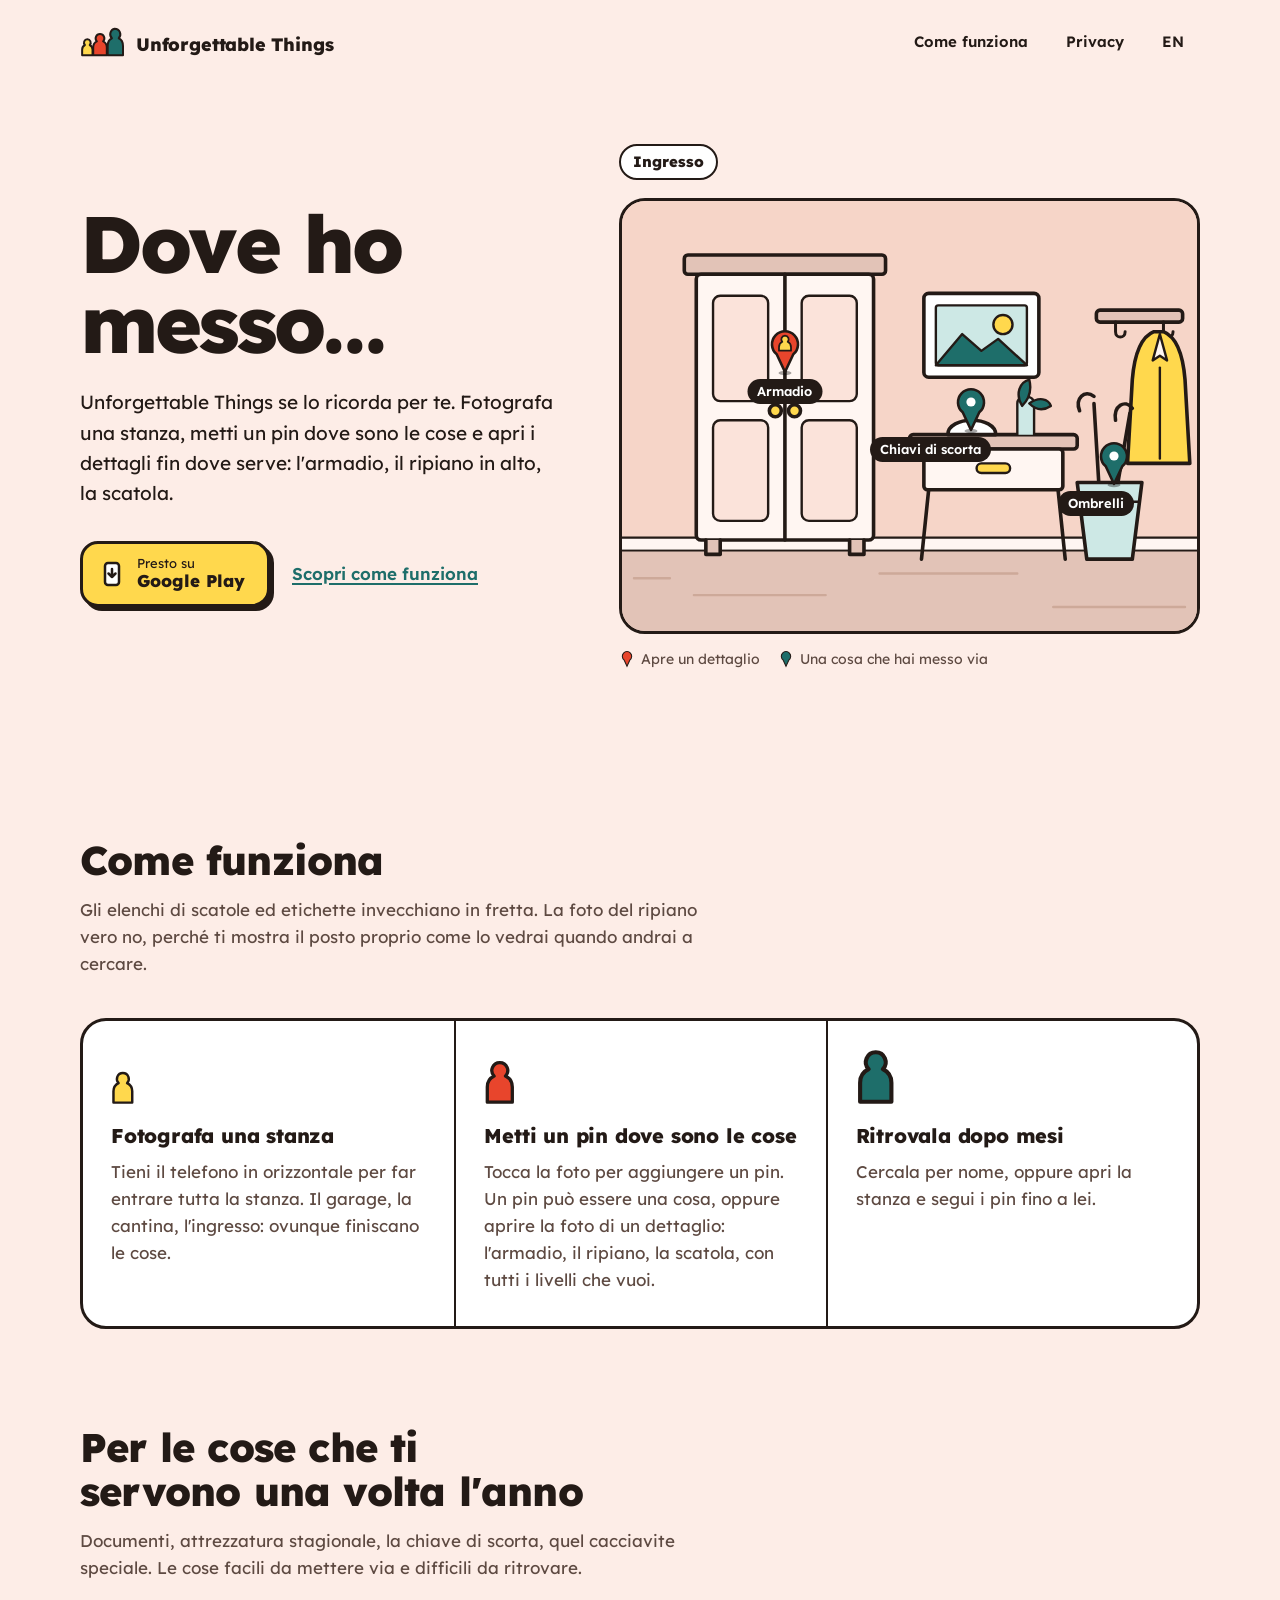
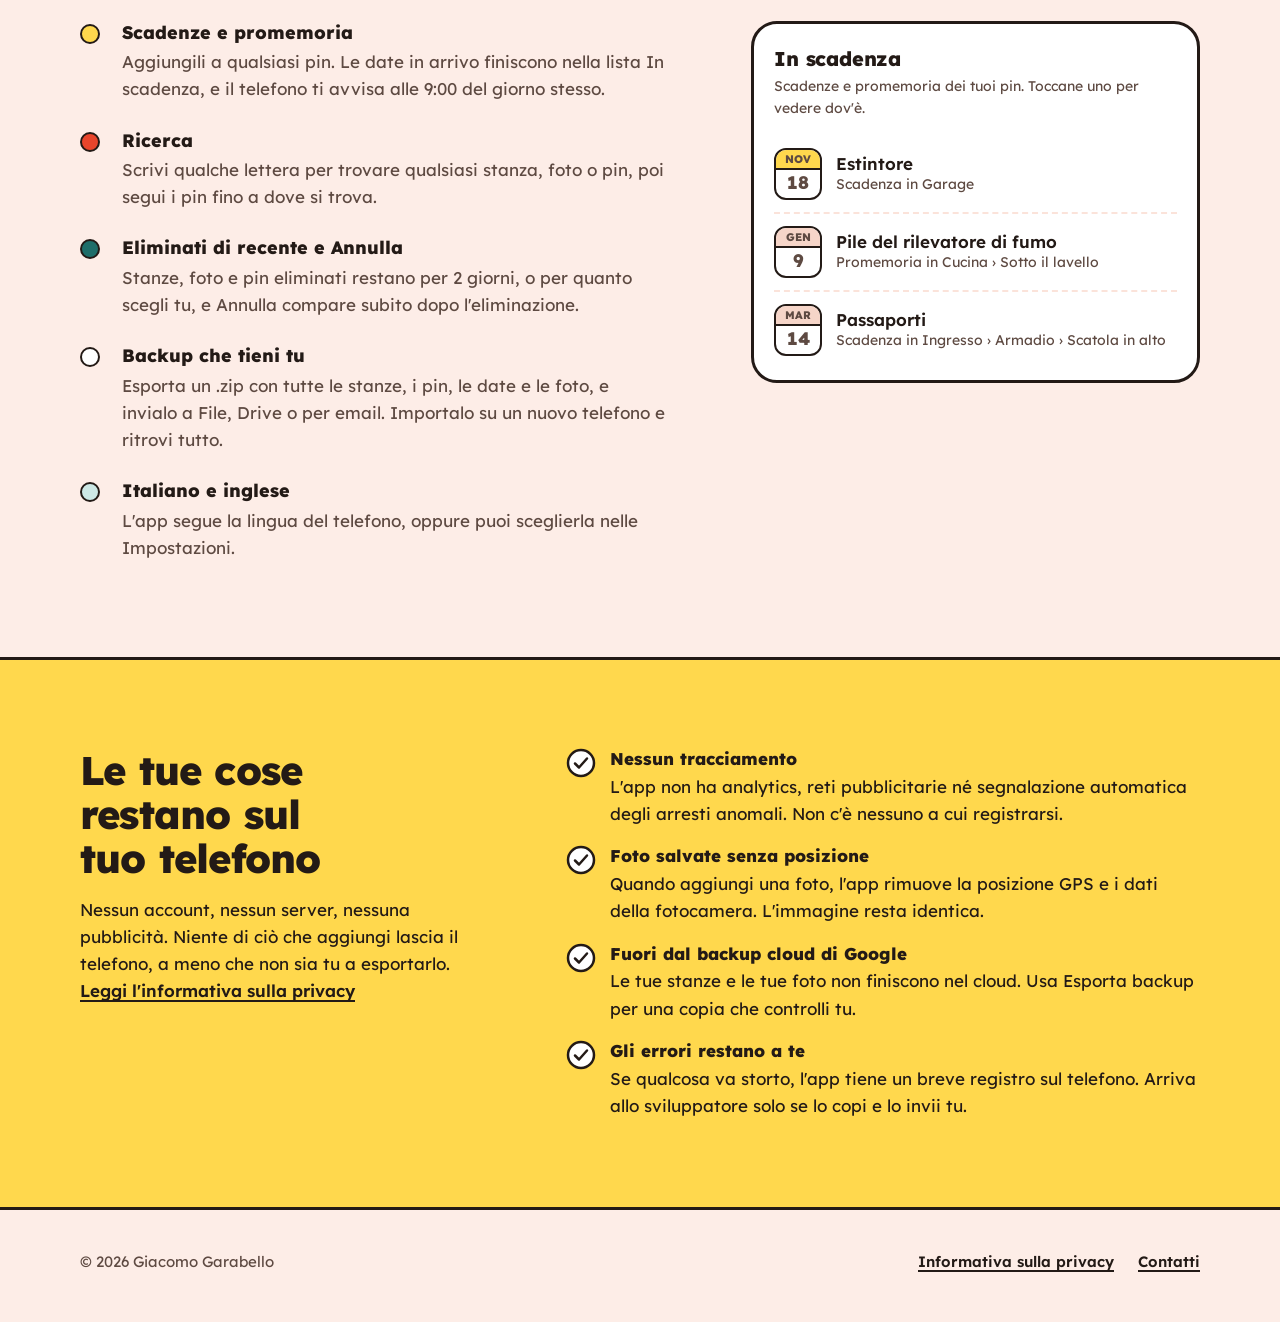
==== it/index.html @ e06cf619 "Add Italian version of the site /it/ homepage and privacy policy, a language link in the header, hre" ====
<!doctype html>
<html lang="it">
<head>
  <meta charset="utf-8">
  <meta name="viewport" content="width=device-width, initial-scale=1">
  <title>Unforgettable Things – ricorda dove hai messo le cose</title>
  <meta name="description" content="Metti i pin sulle foto delle tue stanze, con dettagli annidati quanto vuoi: armadio, ripiano, scatola. Scadenze e promemoria, backup .zip, nessun account e nessun tracciamento. Per Android.">
  <meta name="theme-color" content="#FDEDE7" media="(prefers-color-scheme: light)">
  <meta name="theme-color" content="#1E1714" media="(prefers-color-scheme: dark)">
  <link rel="alternate" hreflang="en" href="https://unforgettablethings.app/">
  <link rel="alternate" hreflang="it" href="https://unforgettablethings.app/it/">
  <link rel="alternate" hreflang="x-default" href="https://unforgettablethings.app/">
  <meta property="og:type" content="website">
  <meta property="og:locale" content="it_IT">
  <meta property="og:title" content="Unforgettable Things">
  <meta property="og:description" content="Ricorda dove hai messo le cose: mettile con un pin sulle foto delle tue stanze, con dettagli annidati quanto vuoi.">
  <meta property="og:image" content="https://unforgettablethings.app/assets/img/og.png">
  <meta property="og:image:width" content="1200">
  <meta property="og:image:height" content="630">
  <meta name="twitter:card" content="summary_large_image">
  <link rel="icon" href="../assets/img/favicon.svg" type="image/svg+xml">
  <link rel="icon" href="../assets/img/favicon-32.png" sizes="32x32" type="image/png">
  <link rel="apple-touch-icon" href="../assets/img/apple-touch-icon.png">
  <link rel="preload" href="../assets/fonts/lexend-extrabold.woff" as="font" type="font/woff" crossorigin>
  <link rel="stylesheet" href="../assets/css/site.css">
  <script src="../assets/js/demo.js" defer></script>
</head>
<body>
  <a class="skip" href="#main">Vai al contenuto</a>

  <header class="site-header">
    <div class="wrap">
      <a class="brand" href="./" aria-label="Unforgettable Things, home">
        <svg viewBox="0 0 66 44" aria-hidden="true"><g stroke="#231A16" stroke-width="3" stroke-linejoin="round"><path d="M11 18a5 5 0 0 1 3.6 8.5c2.6 1.3 4.2 4 4.2 7V42H3.2v-8.5c0-3 1.6-5.7 4.2-7A5 5 0 0 1 11 18z" fill="#FFD84D"/><path d="M30 10a6.5 6.5 0 0 1 4.7 11c3.4 1.6 5.5 5.1 5.5 9V42H19.8V30c0-3.9 2.1-7.4 5.5-9A6.5 6.5 0 0 1 30 10z" fill="#E8452C"/><path d="M52 2a8.5 8.5 0 0 1 6.1 14.4c4.4 2.1 6.4 6.6 6.4 11.6v14H41.5V28c0-5 2-9.5 6.4-11.6A8.5 8.5 0 0 1 52 2z" fill="#1E6E6A"/></g></svg>
        <span>Unforgettable Things</span>
      </a>
      <nav class="site-nav" aria-label="Principale">
        <a class="opt" href="#how">Come funziona</a>
        <a href="privacy.html">Privacy</a>
        <a href="../" hreflang="en" lang="en" aria-label="English version">EN</a>
      </nav>
    </div>
  </header>

  <main id="main">
    <section class="hero" aria-labelledby="hero-title">
      <div class="wrap">
        <div>
          <h1 id="hero-title">Dove ho messo<span class="ellipsis">…</span></h1>
          <p class="lede">Unforgettable Things se lo ricorda per te. Fotografa una stanza, metti un pin dove sono le cose e apri i dettagli fin dove serve: l'armadio, il ripiano in alto, la scatola.</p>
          <div class="actions">
            <!-- Quando l'app sarà su Google Play, sostituisci questo <span> con:
                 <a class="store" href="https://play.google.com/store/apps/details?id=com.unforgettablethings.unforgettable_things"> … </a>
                 e cambia "Presto su" in "Disponibile su". -->
            <span class="store">
              <svg viewBox="0 0 26 26" aria-hidden="true"><rect x="6" y="2" width="14" height="22" rx="3" fill="#fff" stroke="#231A16" stroke-width="2.5"/><path d="M13 8v8m-3.5-3.5L13 16l3.5-3.5" fill="none" stroke="#231A16" stroke-width="2.5" stroke-linecap="round" stroke-linejoin="round"/></svg>
              <span><small>Presto su</small><strong>Google Play</strong></span>
            </span>
            <a class="text-link" href="#how">Scopri come funziona</a>
          </div>
        </div>

        <div class="demo" id="demo" aria-label="Prova: un ingresso di esempio con i pin">
          <div class="demo-bar">
            <button class="back" type="button" hidden aria-label="Indietro">
              <svg viewBox="0 0 20 20" aria-hidden="true"><path d="M12.5 4 6.5 10l6 6" fill="none" stroke="currentColor" stroke-width="2.5" stroke-linecap="round" stroke-linejoin="round"/></svg>
            </button>
            <ol class="crumbs" aria-label="Sei qui"></ol>
          </div>
          <div class="frame">
            <div class="photo">
              <div class="photo-clip">
                <div class="scene"><img src="../assets/img/scene-hallway.svg" alt="Un ingresso con un armadio, una consolle e un portaombrelli"></div>
              </div>
              <div class="pins"></div>
              <div class="sheet" hidden tabindex="-1" role="region" aria-label="Dettagli del pin">
                <div class="date-tile" hidden aria-hidden="true"><span class="m"></span><span class="d"></span></div>
                <div class="sheet-body"><h3></h3><p></p></div>
                <button class="close" type="button" aria-label="Chiudi">
                  <svg viewBox="0 0 14 14" aria-hidden="true"><path d="M2 2l10 10M12 2 2 12" stroke="currentColor" stroke-width="2.5" stroke-linecap="round"/></svg>
                </button>
              </div>
            </div>
          </div>
          <p class="demo-hint">
            <span><svg viewBox="0 0 44 50" aria-hidden="true"><path d="M22 45 13.7 27.3A13 13 0 1 1 30.3 27.3Z" fill="#E8452C" stroke="#231A16" stroke-width="3"/></svg>Apre un dettaglio</span>
            <span><svg viewBox="0 0 44 50" aria-hidden="true"><path d="M22 45 13.7 27.3A13 13 0 1 1 30.3 27.3Z" fill="#1E6E6A" stroke="#231A16" stroke-width="3"/></svg>Una cosa che hai messo via</span>
          </p>
          <p class="sr-status sr-only" aria-live="polite"></p>
        </div>
      </div>
    </section>

    <section class="section" id="how" aria-labelledby="how-title">
      <div class="wrap">
        <div class="section-head">
          <h2 id="how-title">Come funziona</h2>
          <p>Gli elenchi di scatole ed etichette invecchiano in fretta. La foto del ripiano vero no, perché ti mostra il posto proprio come lo vedrai quando andrai a cercare.</p>
        </div>
        <ol class="steps">
          <li>
            <div class="doll"><svg viewBox="0 0 24 34" aria-hidden="true"><path d="M12 2a6 6 0 0 1 4.3 10.2c3.2 1.5 5.2 4.7 5.2 8.3V32H2.5V20.5c0-3.6 2-6.8 5.2-8.3A6 6 0 0 1 12 2z" fill="#FFD84D" stroke="#231A16" stroke-width="2.5" stroke-linejoin="round"/></svg></div>
            <h3>Fotografa una stanza</h3>
            <p>Tieni il telefono in orizzontale per far entrare tutta la stanza. Il garage, la cantina, l'ingresso: ovunque finiscano le cose.</p>
          </li>
          <li>
            <div class="doll"><svg viewBox="0 0 24 34" aria-hidden="true"><path d="M12 2a6 6 0 0 1 4.3 10.2c3.2 1.5 5.2 4.7 5.2 8.3V32H2.5V20.5c0-3.6 2-6.8 5.2-8.3A6 6 0 0 1 12 2z" fill="#E8452C" stroke="#231A16" stroke-width="2.5" stroke-linejoin="round"/></svg></div>
            <h3>Metti un pin dove sono le cose</h3>
            <p>Tocca la foto per aggiungere un pin. Un pin può essere una cosa, oppure aprire la foto di un dettaglio: l'armadio, il ripiano, la scatola, con tutti i livelli che vuoi.</p>
          </li>
          <li>
            <div class="doll"><svg viewBox="0 0 24 34" aria-hidden="true"><path d="M12 2a6 6 0 0 1 4.3 10.2c3.2 1.5 5.2 4.7 5.2 8.3V32H2.5V20.5c0-3.6 2-6.8 5.2-8.3A6 6 0 0 1 12 2z" fill="#1E6E6A" stroke="#231A16" stroke-width="2.5" stroke-linejoin="round"/></svg></div>
            <h3>Ritrovala dopo mesi</h3>
            <p>Cercala per nome, oppure apri la stanza e segui i pin fino a lei.</p>
          </li>
        </ol>
      </div>
    </section>

    <section class="section" id="features" aria-labelledby="features-title" style="padding-top:0">
      <div class="wrap">
        <div class="section-head">
          <h2 id="features-title">Per le cose che ti servono una volta l'anno</h2>
          <p>Documenti, attrezzatura stagionale, la chiave di scorta, quel cacciavite speciale. Le cose facili da mettere via e difficili da ritrovare.</p>
        </div>
        <div class="features">
          <dl class="feature-list">
            <div>
              <span class="dot" style="background:var(--butter)" aria-hidden="true"></span>
              <dt>Scadenze e promemoria</dt>
              <dd>Aggiungili a qualsiasi pin. Le date in arrivo finiscono nella lista In scadenza, e il telefono ti avvisa alle 9:00 del giorno stesso.</dd>
            </div>
            <div>
              <span class="dot" style="background:var(--tomato)" aria-hidden="true"></span>
              <dt>Ricerca</dt>
              <dd>Scrivi qualche lettera per trovare qualsiasi stanza, foto o pin, poi segui i pin fino a dove si trova.</dd>
            </div>
            <div>
              <span class="dot" style="background:var(--teal)" aria-hidden="true"></span>
              <dt>Eliminati di recente e Annulla</dt>
              <dd>Stanze, foto e pin eliminati restano per 2 giorni, o per quanto scegli tu, e Annulla compare subito dopo l'eliminazione.</dd>
            </div>
            <div>
              <span class="dot" style="background:#fff" aria-hidden="true"></span>
              <dt>Backup che tieni tu</dt>
              <dd>Esporta un .zip con tutte le stanze, i pin, le date e le foto, e invialo a File, Drive o per email. Importalo su un nuovo telefono e ritrovi tutto.</dd>
            </div>
            <div>
              <span class="dot" style="background:#CDE8E5" aria-hidden="true"></span>
              <dt>Italiano e inglese</dt>
              <dd>L'app segue la lingua del telefono, oppure puoi sceglierla nelle Impostazioni.</dd>
            </div>
          </dl>

          <aside class="due" aria-label="Esempio della lista In scadenza">
            <h3>In scadenza</h3>
            <p>Scadenze e promemoria dei tuoi pin. Toccane uno per vedere dov'è.</p>
            <ul>
              <li>
                <div class="date-tile soon" aria-hidden="true"><span class="m">NOV</span><span class="d">18</span></div>
                <div><strong>Estintore</strong><span>Scadenza in Garage</span></div>
              </li>
              <li>
                <div class="date-tile" aria-hidden="true"><span class="m">GEN</span><span class="d">9</span></div>
                <div><strong>Pile del rilevatore di fumo</strong><span>Promemoria in Cucina › Sotto il lavello</span></div>
              </li>
              <li>
                <div class="date-tile" aria-hidden="true"><span class="m">MAR</span><span class="d">14</span></div>
                <div><strong>Passaporti</strong><span>Scadenza in Ingresso › Armadio › Scatola in alto</span></div>
              </li>
            </ul>
          </aside>
        </div>
      </div>
    </section>

    <section class="band" id="privacy" aria-labelledby="privacy-title">
      <div class="wrap">
        <div>
          <h2 id="privacy-title">Le tue cose restano sul tuo telefono</h2>
          <p class="lead">Nessun account, nessun server, nessuna pubblicità. Niente di ciò che aggiungi lascia il telefono, a meno che non sia tu a esportarlo. <a href="privacy.html">Leggi l'informativa sulla privacy</a></p>
        </div>
        <ul class="promises">
          <li>
            <svg viewBox="0 0 30 30" aria-hidden="true"><circle cx="15" cy="15" r="13" fill="#fff" stroke="#231A16" stroke-width="2.5"/><path d="m9 15.5 4 4 8-9" fill="none" stroke="#231A16" stroke-width="2.5" stroke-linecap="round" stroke-linejoin="round"/></svg>
            <div><strong>Nessun tracciamento</strong><span>L'app non ha analytics, reti pubblicitarie né segnalazione automatica degli arresti anomali. Non c'è nessuno a cui registrarsi.</span></div>
          </li>
          <li>
            <svg viewBox="0 0 30 30" aria-hidden="true"><circle cx="15" cy="15" r="13" fill="#fff" stroke="#231A16" stroke-width="2.5"/><path d="m9 15.5 4 4 8-9" fill="none" stroke="#231A16" stroke-width="2.5" stroke-linecap="round" stroke-linejoin="round"/></svg>
            <div><strong>Foto salvate senza posizione</strong><span>Quando aggiungi una foto, l'app rimuove la posizione GPS e i dati della fotocamera. L'immagine resta identica.</span></div>
          </li>
          <li>
            <svg viewBox="0 0 30 30" aria-hidden="true"><circle cx="15" cy="15" r="13" fill="#fff" stroke="#231A16" stroke-width="2.5"/><path d="m9 15.5 4 4 8-9" fill="none" stroke="#231A16" stroke-width="2.5" stroke-linecap="round" stroke-linejoin="round"/></svg>
            <div><strong>Fuori dal backup cloud di Google</strong><span>Le tue stanze e le tue foto non finiscono nel cloud. Usa Esporta backup per una copia che controlli tu.</span></div>
          </li>
          <li>
            <svg viewBox="0 0 30 30" aria-hidden="true"><circle cx="15" cy="15" r="13" fill="#fff" stroke="#231A16" stroke-width="2.5"/><path d="m9 15.5 4 4 8-9" fill="none" stroke="#231A16" stroke-width="2.5" stroke-linecap="round" stroke-linejoin="round"/></svg>
            <div><strong>Gli errori restano a te</strong><span>Se qualcosa va storto, l'app tiene un breve registro sul telefono. Arriva allo sviluppatore solo se lo copi e lo invii tu.</span></div>
          </li>
        </ul>
      </div>
    </section>
  </main>

  <footer class="site-footer">
    <div class="wrap">
      <p>© 2026 Giacomo Garabello</p>
      <nav aria-label="Piè di pagina">
        <a href="privacy.html">Informativa sulla privacy</a>
        <a href="mailto:feedback@unforgettablethings.app">Contatti</a>
      </nav>
    </div>
  </footer>
</body>
</html>
---- assets/css/site.css ----
/* Unforgettable Things website.
   Colours and shapes follow the app's "Matryoshka" theme (lib/ui.dart):
   ink outlines, tomato / butter / teal fills, blush paper. */

@font-face {
  font-family: "Lexend";
  src: url("../fonts/lexend-regular.woff") format("woff");
  font-weight: 400;
  font-display: swap;
}
@font-face {
  font-family: "Lexend";
  src: url("../fonts/lexend-semibold.woff") format("woff");
  font-weight: 600;
  font-display: swap;
}
@font-face {
  font-family: "Lexend";
  src: url("../fonts/lexend-extrabold.woff") format("woff");
  font-weight: 800;
  font-display: swap;
}

:root {
  --ink: #231A16;
  --tomato: #E8452C;
  --butter: #FFD84D;
  --teal: #1E6E6A;
  --blush: #FDEDE7;

  --bg: var(--blush);
  --fg: var(--ink);
  --muted: #5E4A42;
  --line: var(--ink);
  --card: #FFFFFF;
  --card-soft: #FFF6F2;
  --chip: #FBE3DA;
  --link: var(--teal);
  --band: var(--butter);
  --band-fg: var(--ink);

  --stroke: 2px;
  --stroke-bold: 3px;
  --radius: 22px;
  --radius-lg: 26px;
  --gutter: clamp(16px, 4vw, 40px);
  --page: 1120px;

  color-scheme: light;
}

@media (prefers-color-scheme: dark) {
  :root:not([data-theme="light"]) {
    --bg: #1E1714;
    --fg: #F7EAE3;
    --muted: #CDB8AF;
    --line: #F7EAE3;
    --card: #2B211D;
    --card-soft: #261D19;
    --chip: #342924;
    --link: #6CC4BD;
    --band: #2B211D;
    --band-fg: #F7EAE3;
    color-scheme: dark;
  }
}
:root[data-theme="dark"] {
  --bg: #1E1714;
  --fg: #F7EAE3;
  --muted: #CDB8AF;
  --line: #F7EAE3;
  --card: #2B211D;
  --card-soft: #261D19;
  --chip: #342924;
  --link: #6CC4BD;
  --band: #2B211D;
  --band-fg: #F7EAE3;
  color-scheme: dark;
}

*, *::before, *::after { box-sizing: border-box; }

html { -webkit-text-size-adjust: 100%; }

body {
  margin: 0;
  background: var(--bg);
  color: var(--fg);
  font-family: "Lexend", system-ui, sans-serif;
  font-weight: 400;
  font-size: 1.0625rem;
  line-height: 1.6;
  overflow-x: hidden;
}

img, svg { display: block; max-width: 100%; }

a { color: var(--link); text-underline-offset: 0.18em; text-decoration-thickness: 2px; }
a:hover { text-decoration-thickness: 3px; }

:focus-visible {
  outline: 3px solid var(--tomato);
  outline-offset: 3px;
  border-radius: 8px;
}

h1, h2, h3 { margin: 0; font-weight: 800; line-height: 1.1; letter-spacing: -0.02em; text-wrap: balance; }
h2 { font-size: clamp(1.85rem, 3.6vw, 2.5rem); }
h3 { font-size: 1.25rem; letter-spacing: -0.01em; line-height: 1.25; }
p { margin: 0; }

.wrap {
  width: 100%;
  max-width: calc(var(--page) + 2 * var(--gutter));
  margin: 0 auto;
  padding: 0 var(--gutter);
}

.skip {
  position: absolute;
  left: 12px;
  top: -60px;
  background: var(--ink);
  color: #fff;
  padding: 8px 14px;
  border-radius: 99px;
  z-index: 10;
}
.skip:focus { top: 12px; }

/* ------------------------------------------------------------ header */

.site-header .wrap {
  display: flex;
  align-items: center;
  justify-content: space-between;
  gap: 16px;
  padding-top: 20px;
  padding-bottom: 20px;
}

.brand {
  display: inline-flex;
  align-items: flex-end;
  gap: 12px;
  color: var(--fg);
  text-decoration: none;
  font-weight: 800;
  font-size: 1.125rem;
  letter-spacing: -0.01em;
  line-height: 1;
}
.brand svg { width: 44px; height: 30px; flex: none; }
.brand span { padding-bottom: 3px; }

.site-nav { display: flex; gap: 6px; }
.site-nav a {
  color: var(--fg);
  text-decoration: none;
  font-weight: 600;
  font-size: 0.9375rem;
  padding: 8px 14px;
  border-radius: 99px;
  border: var(--stroke) solid transparent;
}
.site-nav a:hover { border-color: var(--line); }
.site-nav a[aria-current="page"] { border-color: var(--line); background: var(--card); }

@media (max-width: 560px) {
  .site-nav .opt { display: none; }
  .brand span { font-size: 1rem; }
}

/* ------------------------------------------------------------ hero */

.hero .wrap {
  display: grid;
  grid-template-columns: minmax(0, 0.9fr) minmax(0, 1.1fr);
  gap: clamp(32px, 5vw, 72px);
  align-items: center;
  padding-top: clamp(24px, 5vw, 56px);
  padding-bottom: clamp(40px, 6vw, 72px);
}

.hero h1 {
  font-size: clamp(2.75rem, 6.6vw, 5rem);
  line-height: 1;
  letter-spacing: -0.035em;
}
.hero h1 .ellipsis { letter-spacing: 0.02em; }

.hero .lede {
  margin-top: 24px;
  font-size: 1.1875rem;
  max-width: 30rem;
  color: var(--fg);
}

.hero .actions {
  margin-top: 32px;
  display: flex;
  flex-wrap: wrap;
  align-items: center;
  gap: 14px 22px;
}

.store {
  display: inline-flex;
  align-items: center;
  gap: 12px;
  padding: 12px 22px 12px 16px;
  border: var(--stroke-bold) solid var(--ink);
  border-radius: 18px;
  background: var(--butter);
  color: var(--ink);
  font-weight: 600;
  line-height: 1.2;
  text-decoration: none;
  box-shadow: 4px 4px 0 var(--line);
}
.store svg { width: 26px; height: 26px; flex: none; }
.store small { display: block; font-weight: 400; font-size: 0.8125rem; }
.store strong { display: block; font-weight: 800; font-size: 1.0625rem; }
a.store:hover { transform: translate(-1px, -1px); box-shadow: 5px 5px 0 var(--line); }
a.store:active { transform: translate(2px, 2px); box-shadow: 2px 2px 0 var(--line); }

.text-link { font-weight: 600; }

@media (max-width: 860px) {
  .hero .wrap { grid-template-columns: 1fr; }
  .hero .lede { max-width: 34rem; }
}

/* ------------------------------------------------------------ demo */

.demo { width: 100%; max-width: 600px; justify-self: end; }
@media (max-width: 860px) { .demo { justify-self: stretch; max-width: none; } }

.demo-bar {
  display: flex;
  align-items: center;
  gap: 10px;
  min-height: 44px;
  margin-bottom: 14px;
}

.back {
  flex: none;
  width: 40px;
  height: 40px;
  display: grid;
  place-items: center;
  border-radius: 99px;
  border: var(--stroke) solid var(--line);
  background: var(--card);
  color: var(--fg);
  cursor: pointer;
}
.back svg { width: 20px; height: 20px; }
.back[hidden] { display: none; }

.crumbs {
  display: flex;
  flex-wrap: wrap;
  align-items: center;
  gap: 4px 6px;
  margin: 0;
  padding: 0;
  list-style: none;
  font-size: 0.9375rem;
}
.crumbs li { display: flex; align-items: center; gap: 6px; }
.crumbs li + li::before {
  content: "";
  width: 7px;
  height: 7px;
  border-right: 2px solid var(--muted);
  border-top: 2px solid var(--muted);
  transform: rotate(45deg);
  margin-right: 4px;
}
.crumbs button {
  font: inherit;
  font-weight: 600;
  color: var(--fg);
  background: var(--chip);
  border: var(--stroke) solid var(--line);
  border-radius: 99px;
  padding: 4px 12px;
  cursor: pointer;
}
.crumbs [aria-current="location"] {
  font-weight: 800;
  background: var(--card);
  padding: 4px 12px;
  border: var(--stroke) solid var(--line);
  border-radius: 99px;
}

/* The nested frame: one coloured layer peeks out above the photo for
   each close-up you've opened, like the app's NestedFrame. */
.frame {
  --step: 12px;
  --inset: 10px;
  position: relative;
  padding-top: calc(var(--layers, 0) * var(--step));
  transition: padding-top 0.35s ease;
}
.layer {
  position: absolute;
  left: calc(var(--i) * var(--inset));
  right: calc(var(--i) * var(--inset));
  top: calc((var(--layers) - var(--i)) * var(--step));
  bottom: calc(var(--i) * var(--step));
  border: var(--stroke) solid var(--ink);
  border-radius: var(--radius-lg);
}
.photo {
  position: relative;
  aspect-ratio: 4 / 3;
  border: var(--stroke-bold) solid var(--line);
  border-radius: var(--radius-lg);
  background: #F6D5C8;
}
.photo-clip {
  position: absolute;
  inset: 0;
  border-radius: calc(var(--radius-lg) - var(--stroke-bold));
  overflow: hidden;
}
.scene { position: absolute; inset: 0; }
.scene img { width: 100%; height: 100%; object-fit: cover; }

/* Pins: teal with a white dot for things, tomato with a little doll for
   close-ups. The pin's tip sits on its x/y position. */
.pin {
  position: absolute;
  left: calc(var(--x) * 100%);
  top: calc(var(--y) * 100%);
  width: 44px;
  height: 50px;
  margin: -46px 0 0 -22px;
  padding: 0;
  border: 0;
  background: none;
  cursor: pointer;
  z-index: 2;
}
.pin svg { width: 44px; height: 50px; overflow: visible; }
.pin .label {
  position: absolute;
  top: 52px;
  left: 50%;
  transform: translateX(-50%);
  white-space: nowrap;
  background: var(--ink);
  color: #fff;
  font: 600 0.8125rem/1 "Lexend", system-ui, sans-serif;
  padding: 6px 10px;
  border-radius: 99px;
  pointer-events: none;
}
.pin[data-align="end"] .label { left: auto; right: 2px; transform: none; }
.pin[data-align="start"] .label { left: 2px; transform: none; }
.pin:hover svg, .pin:focus-visible svg { transform: translateY(-3px); }
.pin svg { transition: transform 0.15s ease; }
.pin:focus-visible { outline: none; }
.pin:focus-visible .label { outline: 3px solid var(--butter); outline-offset: 2px; }

/* Item sheet, slides up inside the photo. */
.sheet {
  position: absolute;
  left: 10px;
  right: 10px;
  bottom: 10px;
  z-index: 3;
  display: flex;
  gap: 14px;
  align-items: center;
  padding: 14px 14px 14px 16px;
  background: var(--card);
  color: var(--fg);
  border: var(--stroke) solid var(--line);
  border-radius: var(--radius);
}
.sheet[hidden] { display: none; }
.sheet .sheet-body { flex: 1; min-width: 0; }
.sheet h3 { font-size: 1.0625rem; }
.sheet p { font-size: 0.875rem; color: var(--muted); line-height: 1.4; margin-top: 2px; }
.sheet .close {
  flex: none;
  align-self: flex-start;
  width: 32px;
  height: 32px;
  display: grid;
  place-items: center;
  border-radius: 99px;
  border: var(--stroke) solid var(--line);
  background: var(--card-soft);
  color: var(--fg);
  cursor: pointer;
}
.sheet .close svg { width: 14px; height: 14px; }

/* Date tile, as on the app's Due soon list. */
.date-tile {
  flex: none;
  width: 48px;
  border: var(--stroke) solid var(--ink);
  border-radius: 12px;
  overflow: hidden;
  text-align: center;
  background: #fff;
  color: var(--ink);
}
.date-tile .m {
  display: block;
  background: #F6D5C8;
  border-bottom: var(--stroke) solid var(--ink);
  font-size: 0.6875rem;
  font-weight: 800;
  line-height: 1;
  padding: 4px 0 3px;
}
.date-tile .d { display: block; font-weight: 800; font-size: 1.125rem; line-height: 1; padding: 4px 0 6px; }
.date-tile.soon .m { background: var(--butter); }
.date-tile.overdue .m { background: var(--tomato); }

.demo-hint {
  margin-top: 14px;
  font-size: 0.875rem;
  color: var(--muted);
  display: flex;
  flex-wrap: wrap;
  gap: 6px 18px;
}
.demo-hint span { display: inline-flex; align-items: center; gap: 6px; }
.demo-hint svg { width: 16px; height: 18px; flex: none; }

/* ------------------------------------------------------------ steps */

.section { padding: clamp(56px, 8vw, 96px) 0; }
.section-head { max-width: 40rem; }
.section-head p { margin-top: 14px; color: var(--muted); }

.steps {
  list-style: none;
  margin: 40px 0 0;
  padding: 0;
  display: grid;
  grid-template-columns: repeat(3, minmax(0, 1fr));
  gap: 0;
  border: var(--stroke-bold) solid var(--line);
  border-radius: var(--radius-lg);
  background: var(--card);
  overflow: hidden;
}
.steps li {
  padding: 28px 28px 32px;
  display: flex;
  flex-direction: column;
  gap: 10px;
}
.steps li + li { border-left: var(--stroke) solid var(--line); }
.steps .doll { height: 56px; display: flex; align-items: flex-end; margin-bottom: 8px; }
.steps .doll svg { height: 100%; width: auto; }
.steps li:nth-child(1) .doll svg { height: 60%; }
.steps li:nth-child(2) .doll svg { height: 80%; }
.steps p { color: var(--muted); }

@media (max-width: 760px) {
  .steps { grid-template-columns: 1fr; }
  .steps li + li { border-left: 0; border-top: var(--stroke) solid var(--line); }
}

/* ------------------------------------------------------------ features */

.features {
  margin-top: 40px;
  display: grid;
  grid-template-columns: minmax(0, 1.15fr) minmax(0, 0.85fr);
  gap: clamp(32px, 5vw, 64px);
  align-items: start;
}
.feature-list { margin: 0; display: grid; gap: 26px; }
.feature-list div { display: grid; grid-template-columns: 28px 1fr; column-gap: 14px; }
.feature-list dt { grid-column: 2; font-weight: 800; font-size: 1.125rem; line-height: 1.3; }
.feature-list dd { grid-column: 2; margin: 4px 0 0; color: var(--muted); max-width: 34rem; }
.feature-list .dot {
  grid-row: 1;
  grid-column: 1;
  width: 20px;
  height: 20px;
  margin-top: 3px;
  border: var(--stroke) solid var(--ink);
  border-radius: 99px;
}

.due {
  border: var(--stroke-bold) solid var(--line);
  border-radius: var(--radius-lg);
  background: var(--card);
  padding: 22px 20px 12px;
}
.due h3 { font-size: 1.25rem; }
.due > p { font-size: 0.875rem; color: var(--muted); margin-top: 4px; }
.due ul { list-style: none; margin: 16px 0 0; padding: 0; }
.due li {
  display: flex;
  align-items: center;
  gap: 14px;
  padding: 12px 0;
}
.due li + li { border-top: var(--stroke) dashed var(--chip); }
.due li strong { display: block; font-weight: 600; line-height: 1.3; }
.due li span { display: block; font-size: 0.875rem; color: var(--muted); line-height: 1.35; }
.due .note { font-size: 0.8125rem; color: var(--muted); padding: 10px 0 6px; border-top: var(--stroke) solid var(--line); margin-top: 6px; }

@media (max-width: 860px) {
  .features { grid-template-columns: 1fr; }
  .due { max-width: 460px; }
}

/* ------------------------------------------------------------ privacy band */

.band {
  background: var(--band);
  color: var(--band-fg);
  border-top: var(--stroke-bold) solid var(--line);
  border-bottom: var(--stroke-bold) solid var(--line);
}
.band .wrap {
  display: grid;
  grid-template-columns: minmax(0, 0.8fr) minmax(0, 1.2fr);
  gap: clamp(28px, 5vw, 64px);
  padding-top: clamp(56px, 8vw, 88px);
  padding-bottom: clamp(56px, 8vw, 88px);
}
.band h2 { max-width: 12ch; }
.band .lead { margin-top: 16px; max-width: 26rem; }
.band .lead a { color: inherit; font-weight: 600; }
.promises { list-style: none; margin: 0; padding: 0; display: grid; gap: 18px; }
.promises li { display: grid; grid-template-columns: 30px 1fr; gap: 14px; align-items: start; }
.promises svg { width: 30px; height: 30px; }
.promises strong { display: block; font-weight: 800; font-size: 1.0625rem; line-height: 1.35; }
.promises span { display: block; margin-top: 2px; }

@media (max-width: 860px) { .band .wrap { grid-template-columns: 1fr; } }

/* ------------------------------------------------------------ footer */

.site-footer { padding: 40px 0 48px; font-size: 0.9375rem; }
.site-footer .wrap {
  display: flex;
  flex-wrap: wrap;
  justify-content: space-between;
  align-items: center;
  gap: 16px 32px;
}
.site-footer nav { display: flex; flex-wrap: wrap; gap: 8px 24px; }
.site-footer a { color: var(--fg); font-weight: 600; }
.site-footer p { color: var(--muted); }

/* ------------------------------------------------------------ prose pages */

.prose { padding: clamp(24px, 5vw, 56px) 0 clamp(56px, 8vw, 96px); }
.prose .wrap { max-width: calc(44rem + 2 * var(--gutter)); }
.prose h1 { font-size: clamp(2.4rem, 6vw, 3.5rem); letter-spacing: -0.03em; }
.prose .meta { margin-top: 12px; color: var(--muted); }
.prose .summary {
  margin-top: 32px;
  padding: 22px 24px;
  background: var(--card);
  border: var(--stroke-bold) solid var(--line);
  border-radius: var(--radius);
}
.prose .summary p + p { margin-top: 10px; }
.prose h2 { font-size: 1.5rem; margin-top: 48px; letter-spacing: -0.015em; }
.prose h3 { font-size: 1.125rem; margin-top: 24px; }
.prose p, .prose ul { margin-top: 12px; }
.prose ul { padding-left: 1.25em; }
.prose li + li { margin-top: 6px; }
.prose li::marker { color: var(--tomato); }
.prose table { width: 100%; border-collapse: collapse; margin-top: 16px; font-size: 0.9375rem; }
.prose th, .prose td { text-align: left; vertical-align: top; padding: 10px 12px 10px 0; border-bottom: var(--stroke) solid var(--chip); }
.prose th { font-weight: 800; border-bottom-color: var(--line); }
.prose td:first-child { font-weight: 600; width: 34%; }

/* ------------------------------------------------------------ not found */

.lost { text-align: left; padding: clamp(48px, 10vw, 120px) 0; }
.lost h1 { font-size: clamp(2.5rem, 7vw, 4.5rem); letter-spacing: -0.035em; line-height: 1; }
.lost p { margin-top: 18px; max-width: 30rem; font-size: 1.125rem; }
.lost .store { margin-top: 28px; }

@media (prefers-reduced-motion: reduce) {
  *, *::before, *::after { transition: none !important; animation: none !important; }
}

.sr-only {
  position: absolute;
  width: 1px;
  height: 1px;
  margin: -1px;
  overflow: hidden;
  clip: rect(0 0 0 0);
  white-space: nowrap;
}
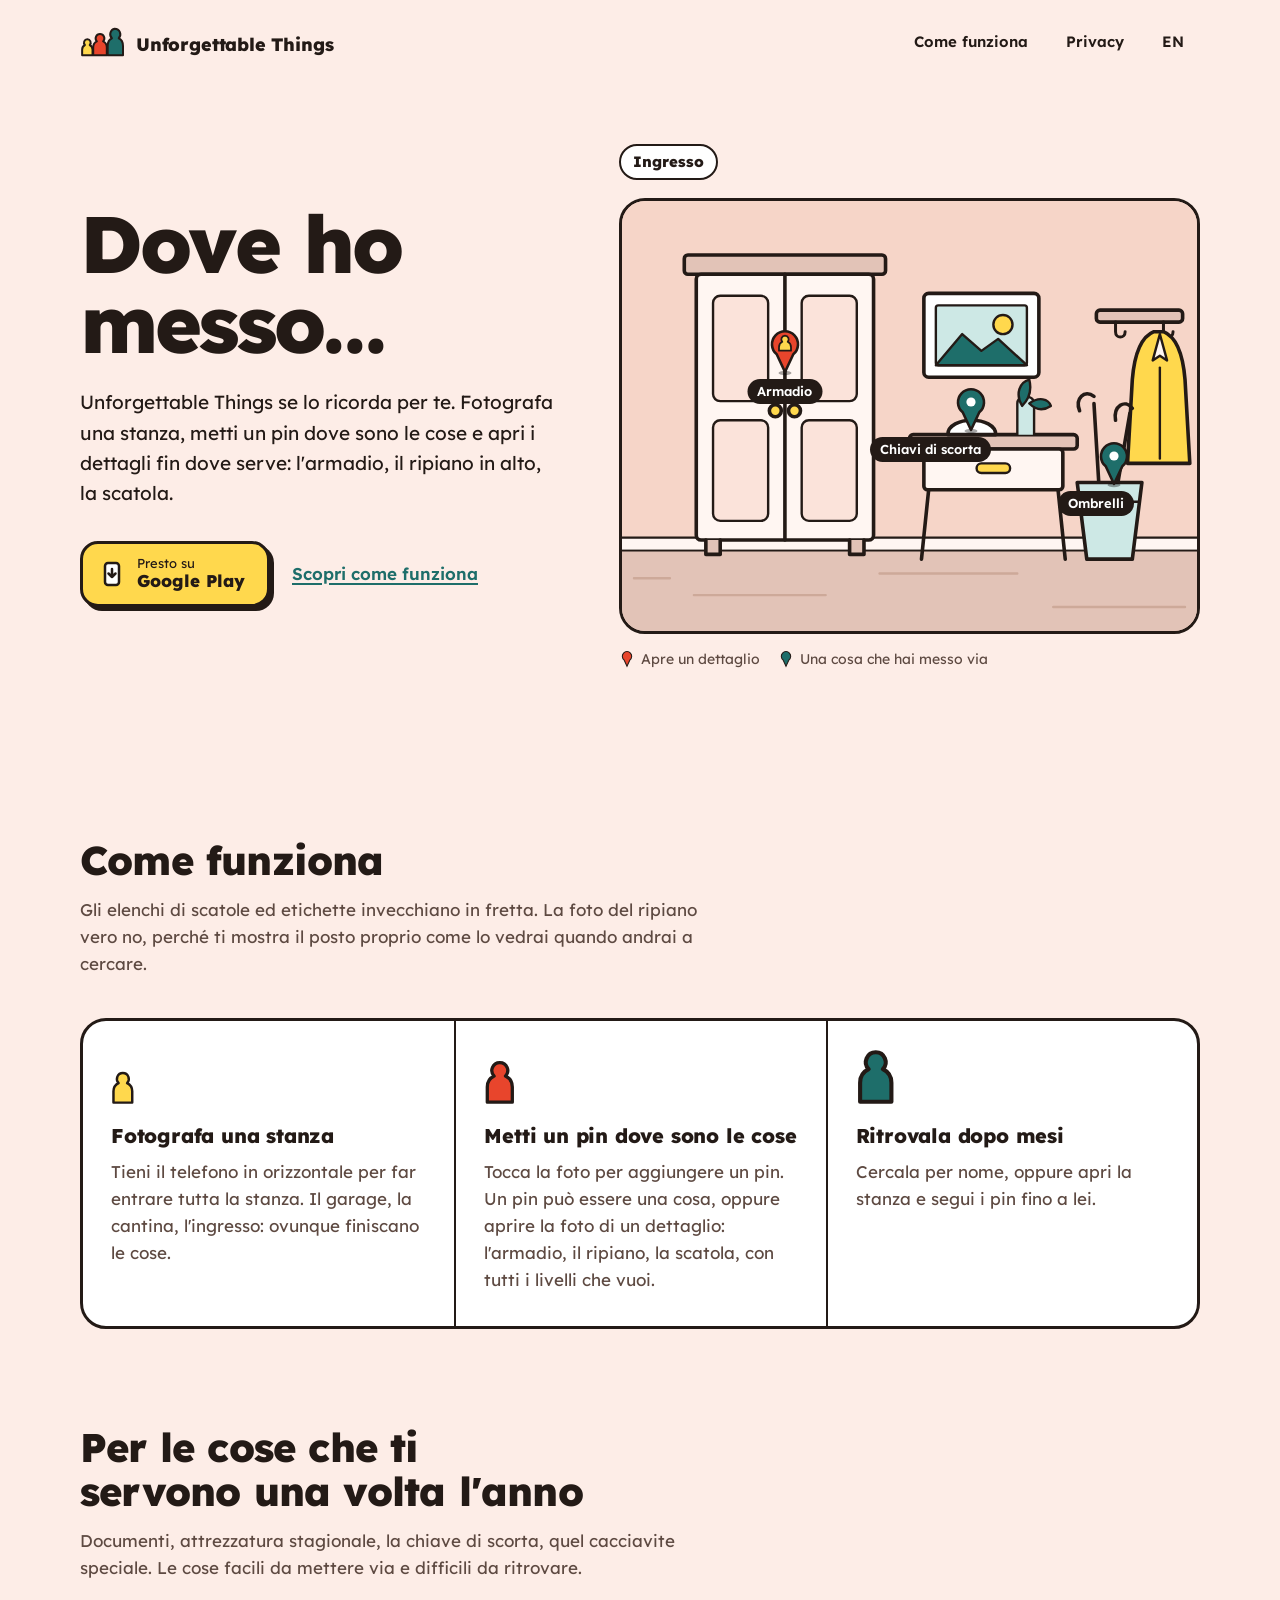
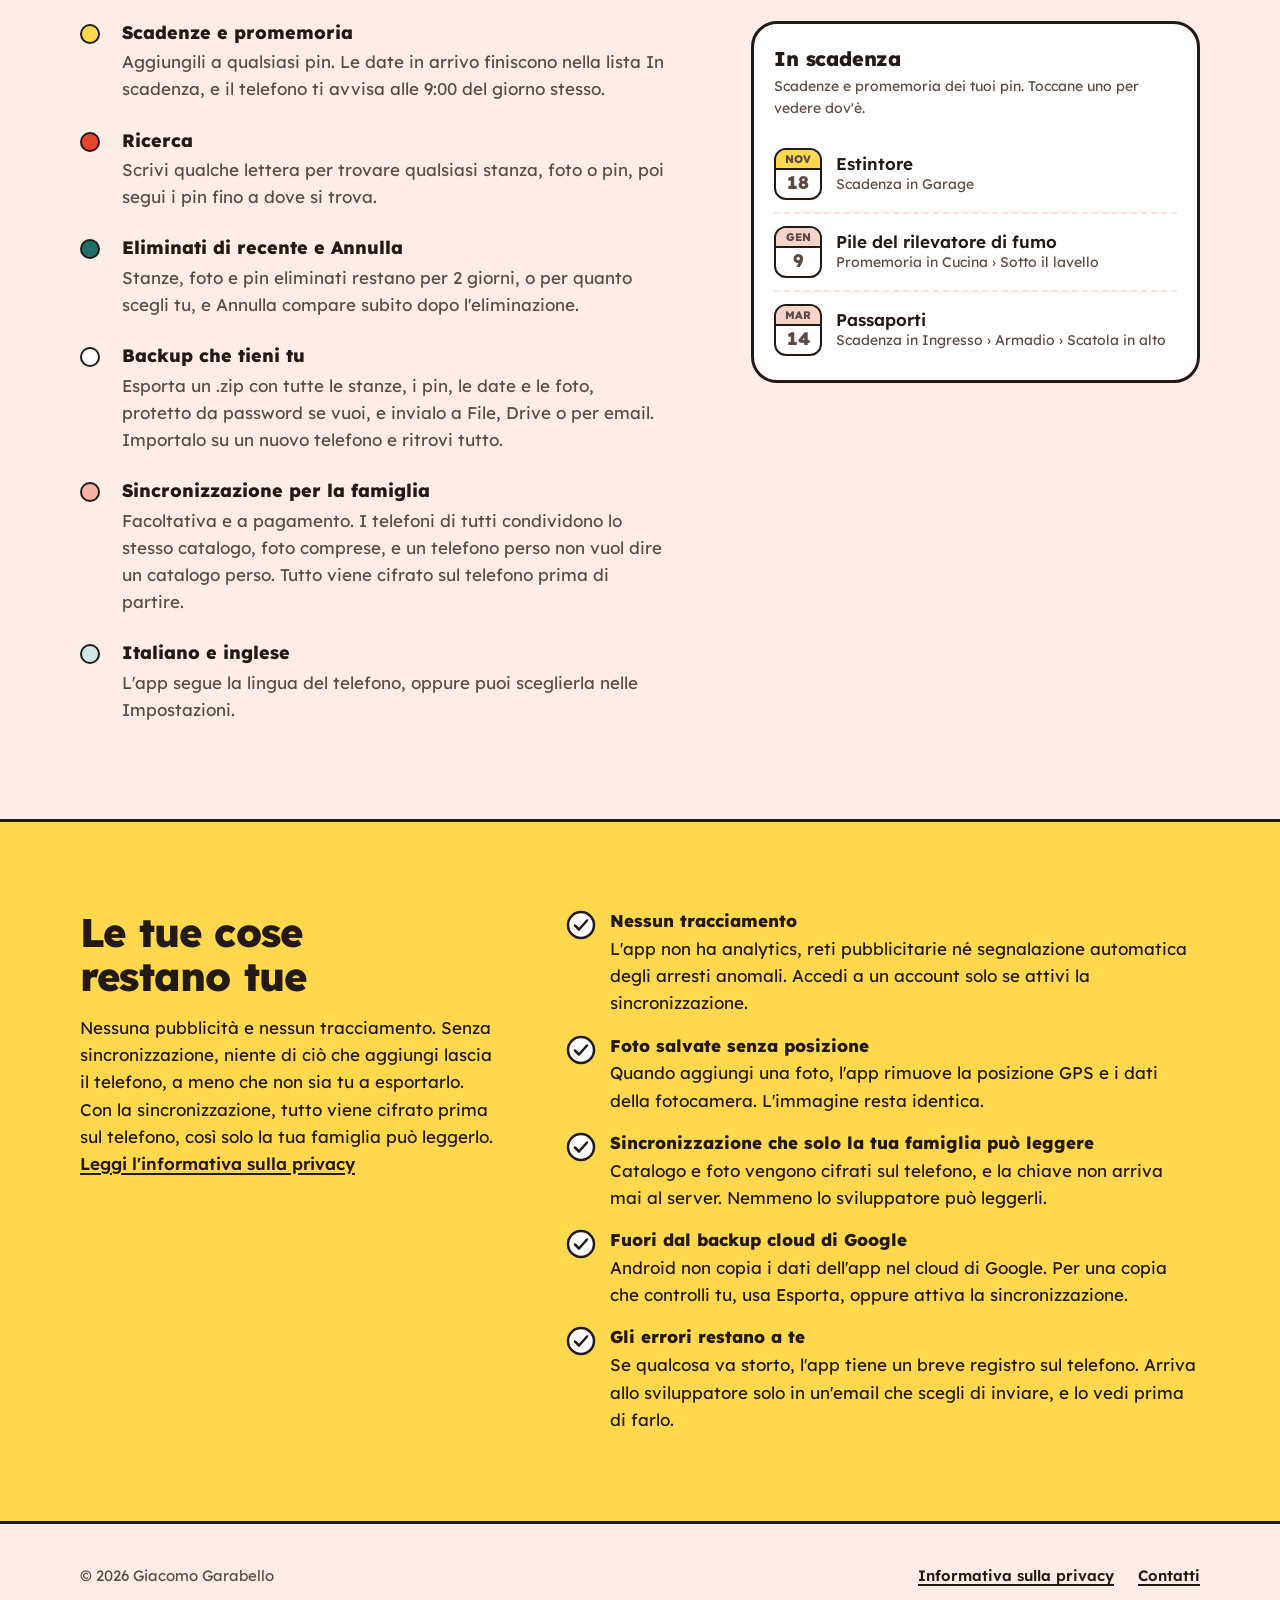
==== commit bba86b84: "Homepage: describe optional encrypted sync The homepage said there was no account and no server, and" ====
--- a/it/index.html
+++ b/it/index.html
@@ -4,7 +4,7 @@
   <meta charset="utf-8">
   <meta name="viewport" content="width=device-width, initial-scale=1">
   <title>Unforgettable Things – ricorda dove hai messo le cose</title>
-  <meta name="description" content="Metti i pin sulle foto delle tue stanze, con dettagli annidati quanto vuoi: armadio, ripiano, scatola. Scadenze e promemoria, backup .zip, nessun account e nessun tracciamento. Per Android.">
+  <meta name="description" content="Metti i pin sulle foto delle tue stanze, con dettagli annidati quanto vuoi: armadio, ripiano, scatola. Scadenze e promemoria, backup .zip, sincronizzazione cifrata facoltativa per la famiglia, niente pubblicità né tracciamento. Per Android.">
   <meta name="theme-color" content="#FDEDE7" media="(prefers-color-scheme: light)">
   <meta name="theme-color" content="#1E1714" media="(prefers-color-scheme: dark)">
   <link rel="alternate" hreflang="en" href="https://unforgettablethings.app/">
@@ -143,7 +143,12 @@
             <div>
               <span class="dot" style="background:#fff" aria-hidden="true"></span>
               <dt>Backup che tieni tu</dt>
-              <dd>Esporta un .zip con tutte le stanze, i pin, le date e le foto, e invialo a File, Drive o per email. Importalo su un nuovo telefono e ritrovi tutto.</dd>
+              <dd>Esporta un .zip con tutte le stanze, i pin, le date e le foto, protetto da password se vuoi, e invialo a File, Drive o per email. Importalo su un nuovo telefono e ritrovi tutto.</dd>
+            </div>
+            <div>
+              <span class="dot" style="background:#F6B3A6" aria-hidden="true"></span>
+              <dt>Sincronizzazione per la famiglia</dt>
+              <dd>Facoltativa e a pagamento. I telefoni di tutti condividono lo stesso catalogo, foto comprese, e un telefono perso non vuol dire un catalogo perso. Tutto viene cifrato sul telefono prima di partire.</dd>
             </div>
             <div>
               <span class="dot" style="background:#CDE8E5" aria-hidden="true"></span>
@@ -177,13 +182,13 @@
     <section class="band" id="privacy" aria-labelledby="privacy-title">
       <div class="wrap">
         <div>
-          <h2 id="privacy-title">Le tue cose restano sul tuo telefono</h2>
-          <p class="lead">Nessun account, nessun server, nessuna pubblicità. Niente di ciò che aggiungi lascia il telefono, a meno che non sia tu a esportarlo. <a href="privacy.html">Leggi l'informativa sulla privacy</a></p>
+          <h2 id="privacy-title">Le tue cose restano tue</h2>
+          <p class="lead">Nessuna pubblicità e nessun tracciamento. Senza sincronizzazione, niente di ciò che aggiungi lascia il telefono, a meno che non sia tu a esportarlo. Con la sincronizzazione, tutto viene cifrato prima sul telefono, così solo la tua famiglia può leggerlo. <a href="privacy.html">Leggi l'informativa sulla privacy</a></p>
         </div>
         <ul class="promises">
           <li>
             <svg viewBox="0 0 30 30" aria-hidden="true"><circle cx="15" cy="15" r="13" fill="#fff" stroke="#231A16" stroke-width="2.5"/><path d="m9 15.5 4 4 8-9" fill="none" stroke="#231A16" stroke-width="2.5" stroke-linecap="round" stroke-linejoin="round"/></svg>
-            <div><strong>Nessun tracciamento</strong><span>L'app non ha analytics, reti pubblicitarie né segnalazione automatica degli arresti anomali. Non c'è nessuno a cui registrarsi.</span></div>
+            <div><strong>Nessun tracciamento</strong><span>L'app non ha analytics, reti pubblicitarie né segnalazione automatica degli arresti anomali. Accedi a un account solo se attivi la sincronizzazione.</span></div>
           </li>
           <li>
             <svg viewBox="0 0 30 30" aria-hidden="true"><circle cx="15" cy="15" r="13" fill="#fff" stroke="#231A16" stroke-width="2.5"/><path d="m9 15.5 4 4 8-9" fill="none" stroke="#231A16" stroke-width="2.5" stroke-linecap="round" stroke-linejoin="round"/></svg>
@@ -191,11 +196,15 @@
           </li>
           <li>
             <svg viewBox="0 0 30 30" aria-hidden="true"><circle cx="15" cy="15" r="13" fill="#fff" stroke="#231A16" stroke-width="2.5"/><path d="m9 15.5 4 4 8-9" fill="none" stroke="#231A16" stroke-width="2.5" stroke-linecap="round" stroke-linejoin="round"/></svg>
-            <div><strong>Fuori dal backup cloud di Google</strong><span>Le tue stanze e le tue foto non finiscono nel cloud. Usa Esporta backup per una copia che controlli tu.</span></div>
-          </li>
-          <li>
-            <svg viewBox="0 0 30 30" aria-hidden="true"><circle cx="15" cy="15" r="13" fill="#fff" stroke="#231A16" stroke-width="2.5"/><path d="m9 15.5 4 4 8-9" fill="none" stroke="#231A16" stroke-width="2.5" stroke-linecap="round" stroke-linejoin="round"/></svg>
-            <div><strong>Gli errori restano a te</strong><span>Se qualcosa va storto, l'app tiene un breve registro sul telefono. Arriva allo sviluppatore solo se lo copi e lo invii tu.</span></div>
+            <div><strong>Sincronizzazione che solo la tua famiglia può leggere</strong><span>Catalogo e foto vengono cifrati sul telefono, e la chiave non arriva mai al server. Nemmeno lo sviluppatore può leggerli.</span></div>
+          </li>
+          <li>
+            <svg viewBox="0 0 30 30" aria-hidden="true"><circle cx="15" cy="15" r="13" fill="#fff" stroke="#231A16" stroke-width="2.5"/><path d="m9 15.5 4 4 8-9" fill="none" stroke="#231A16" stroke-width="2.5" stroke-linecap="round" stroke-linejoin="round"/></svg>
+            <div><strong>Fuori dal backup cloud di Google</strong><span>Android non copia i dati dell'app nel cloud di Google. Per una copia che controlli tu, usa Esporta, oppure attiva la sincronizzazione.</span></div>
+          </li>
+          <li>
+            <svg viewBox="0 0 30 30" aria-hidden="true"><circle cx="15" cy="15" r="13" fill="#fff" stroke="#231A16" stroke-width="2.5"/><path d="m9 15.5 4 4 8-9" fill="none" stroke="#231A16" stroke-width="2.5" stroke-linecap="round" stroke-linejoin="round"/></svg>
+            <div><strong>Gli errori restano a te</strong><span>Se qualcosa va storto, l'app tiene un breve registro sul telefono. Arriva allo sviluppatore solo in un'email che scegli di inviare, e lo vedi prima di farlo.</span></div>
           </li>
         </ul>
       </div>
--- a/assets/css/site.css
+++ b/assets/css/site.css
@@ -577,8 +577,8 @@
 .prose .summary p + p { margin-top: 10px; }
 .prose h2 { font-size: 1.5rem; margin-top: 48px; letter-spacing: -0.015em; }
 .prose h3 { font-size: 1.125rem; margin-top: 24px; }
-.prose p, .prose ul { margin-top: 12px; }
-.prose ul { padding-left: 1.25em; }
+.prose p, .prose ul, .prose ol { margin-top: 12px; }
+.prose ul, .prose ol { padding-left: 1.25em; }
 .prose li + li { margin-top: 6px; }
 .prose li::marker { color: var(--tomato); }
 .prose table { width: 100%; border-collapse: collapse; margin-top: 16px; font-size: 0.9375rem; }
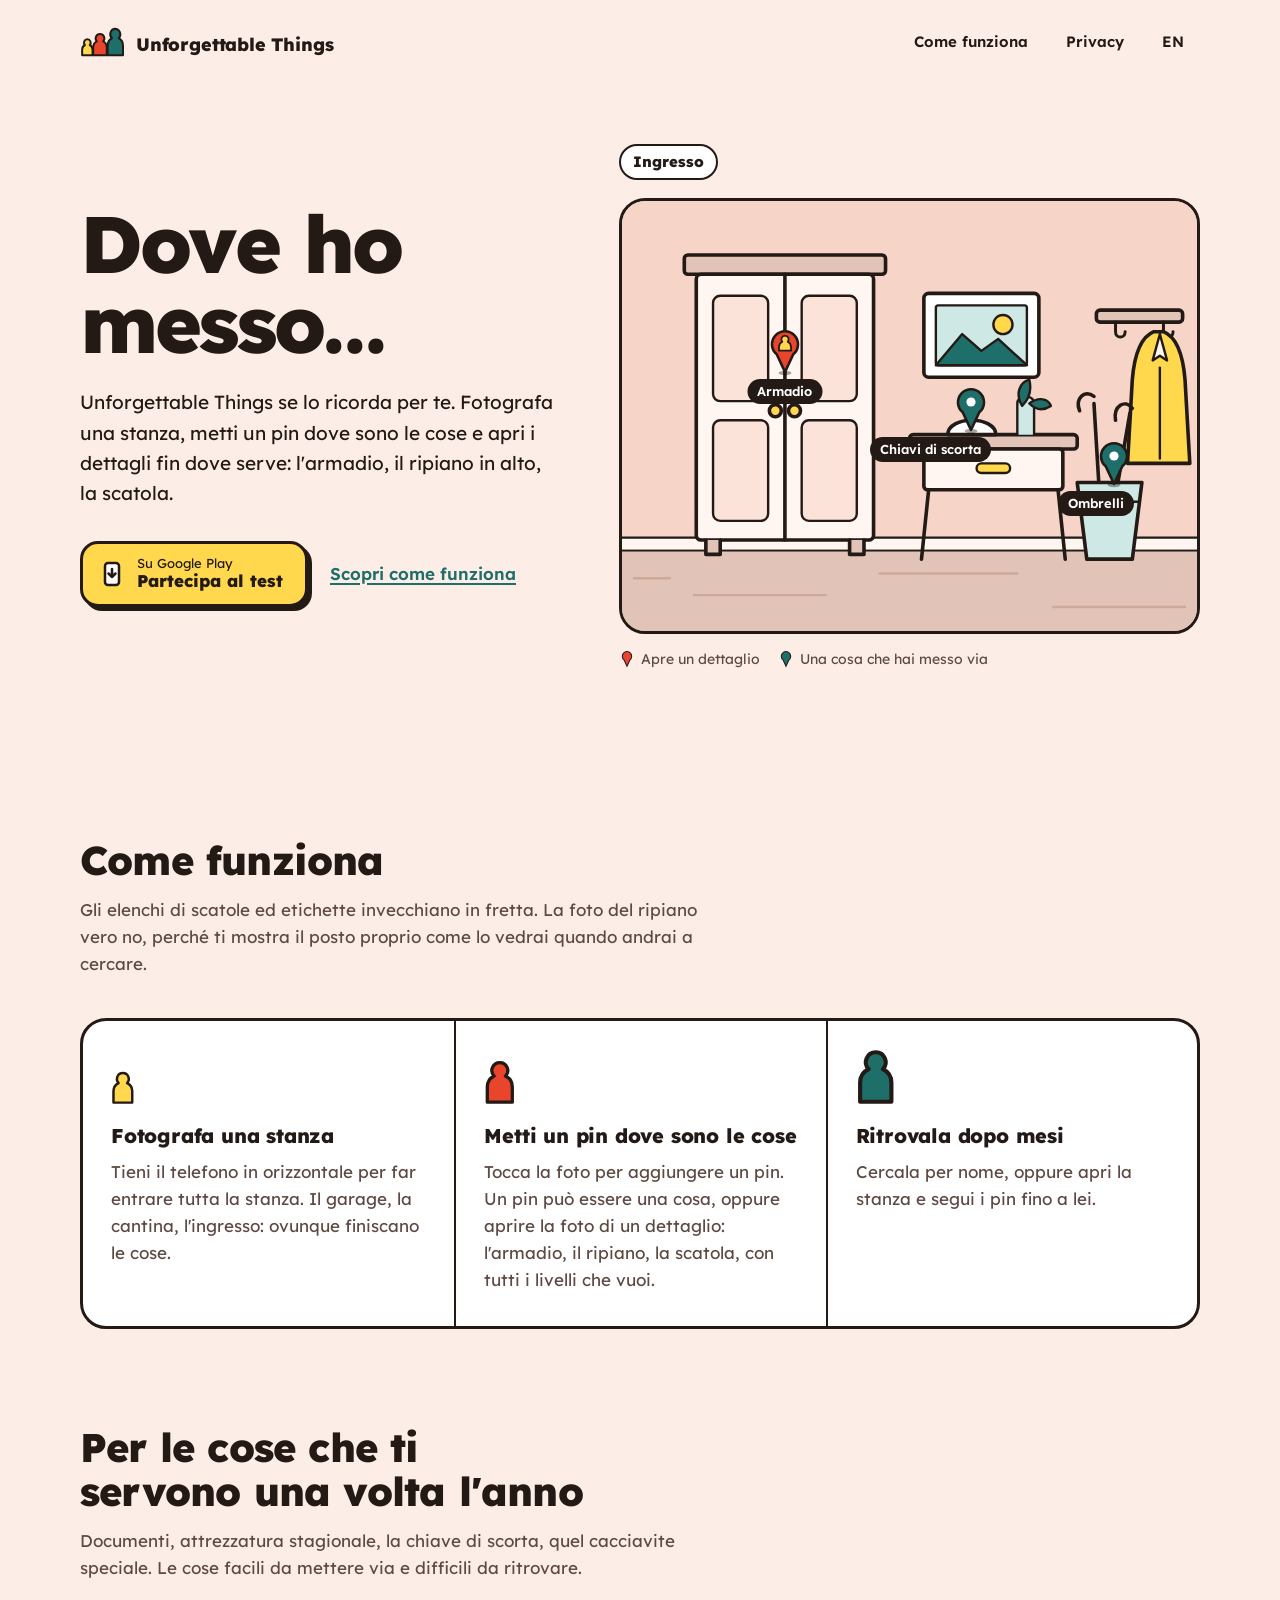
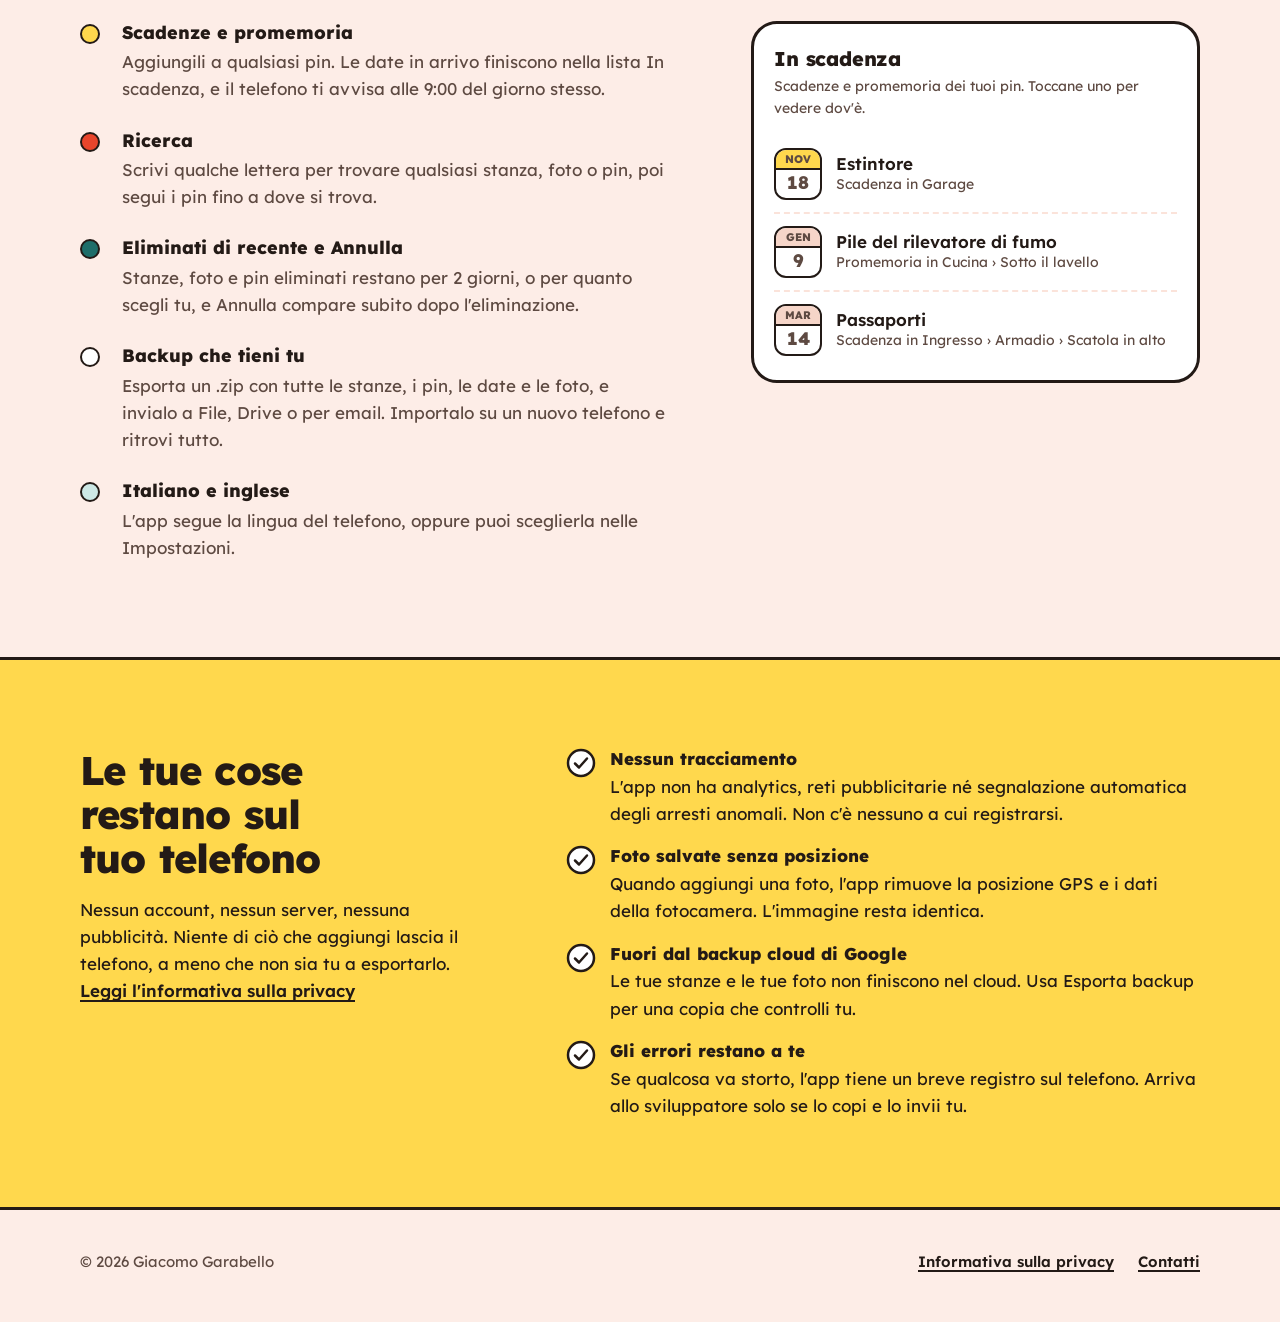
==== commit 6fbeca36: "Replace "Coming soon" badge with "Join the test" email link The landing page button now opens a pre-" ====
--- a/it/index.html
+++ b/it/index.html
@@ -4,7 +4,7 @@
   <meta charset="utf-8">
   <meta name="viewport" content="width=device-width, initial-scale=1">
   <title>Unforgettable Things – ricorda dove hai messo le cose</title>
-  <meta name="description" content="Metti i pin sulle foto delle tue stanze, con dettagli annidati quanto vuoi: armadio, ripiano, scatola. Scadenze e promemoria, backup .zip, sincronizzazione cifrata facoltativa per la famiglia, niente pubblicità né tracciamento. Per Android.">
+  <meta name="description" content="Metti i pin sulle foto delle tue stanze, con dettagli annidati quanto vuoi: armadio, ripiano, scatola. Scadenze e promemoria, backup .zip, nessun account e nessun tracciamento. Per Android.">
   <meta name="theme-color" content="#FDEDE7" media="(prefers-color-scheme: light)">
   <meta name="theme-color" content="#1E1714" media="(prefers-color-scheme: dark)">
   <link rel="alternate" hreflang="en" href="https://unforgettablethings.app/">
@@ -49,13 +49,13 @@
           <h1 id="hero-title">Dove ho messo<span class="ellipsis">…</span></h1>
           <p class="lede">Unforgettable Things se lo ricorda per te. Fotografa una stanza, metti un pin dove sono le cose e apri i dettagli fin dove serve: l'armadio, il ripiano in alto, la scatola.</p>
           <div class="actions">
-            <!-- Quando l'app sarà su Google Play, sostituisci questo <span> con:
-                 <a class="store" href="https://play.google.com/store/apps/details?id=com.unforgettablethings.unforgettable_things"> … </a>
-                 e cambia "Presto su" in "Disponibile su". -->
-            <span class="store">
+            <!-- Quando l'app sarà pubblica su Google Play, cambia l'href di questo link in
+                 https://play.google.com/store/apps/details?id=com.unforgettablethings.unforgettable_things
+                 e il testo in "Disponibile su" / "Google Play". -->
+            <a class="store" href="mailto:enroll@unforgettablethings.app?subject=Test%20di%20Unforgettable%20Things&amp;body=La%20mia%20email%20di%20Google%20Play%20%C3%A8%3A%20">
               <svg viewBox="0 0 26 26" aria-hidden="true"><rect x="6" y="2" width="14" height="22" rx="3" fill="#fff" stroke="#231A16" stroke-width="2.5"/><path d="M13 8v8m-3.5-3.5L13 16l3.5-3.5" fill="none" stroke="#231A16" stroke-width="2.5" stroke-linecap="round" stroke-linejoin="round"/></svg>
-              <span><small>Presto su</small><strong>Google Play</strong></span>
-            </span>
+              <span><small>Su Google Play</small><strong>Partecipa al test</strong></span>
+            </a>
             <a class="text-link" href="#how">Scopri come funziona</a>
           </div>
         </div>
@@ -143,12 +143,7 @@
             <div>
               <span class="dot" style="background:#fff" aria-hidden="true"></span>
               <dt>Backup che tieni tu</dt>
-              <dd>Esporta un .zip con tutte le stanze, i pin, le date e le foto, protetto da password se vuoi, e invialo a File, Drive o per email. Importalo su un nuovo telefono e ritrovi tutto.</dd>
-            </div>
-            <div>
-              <span class="dot" style="background:#F6B3A6" aria-hidden="true"></span>
-              <dt>Sincronizzazione per la famiglia</dt>
-              <dd>Facoltativa e a pagamento. I telefoni di tutti condividono lo stesso catalogo, foto comprese, e un telefono perso non vuol dire un catalogo perso. Tutto viene cifrato sul telefono prima di partire.</dd>
+              <dd>Esporta un .zip con tutte le stanze, i pin, le date e le foto, e invialo a File, Drive o per email. Importalo su un nuovo telefono e ritrovi tutto.</dd>
             </div>
             <div>
               <span class="dot" style="background:#CDE8E5" aria-hidden="true"></span>
@@ -182,13 +177,13 @@
     <section class="band" id="privacy" aria-labelledby="privacy-title">
       <div class="wrap">
         <div>
-          <h2 id="privacy-title">Le tue cose restano tue</h2>
-          <p class="lead">Nessuna pubblicità e nessun tracciamento. Senza sincronizzazione, niente di ciò che aggiungi lascia il telefono, a meno che non sia tu a esportarlo. Con la sincronizzazione, tutto viene cifrato prima sul telefono, così solo la tua famiglia può leggerlo. <a href="privacy.html">Leggi l'informativa sulla privacy</a></p>
+          <h2 id="privacy-title">Le tue cose restano sul tuo telefono</h2>
+          <p class="lead">Nessun account, nessun server, nessuna pubblicità. Niente di ciò che aggiungi lascia il telefono, a meno che non sia tu a esportarlo. <a href="privacy.html">Leggi l'informativa sulla privacy</a></p>
         </div>
         <ul class="promises">
           <li>
             <svg viewBox="0 0 30 30" aria-hidden="true"><circle cx="15" cy="15" r="13" fill="#fff" stroke="#231A16" stroke-width="2.5"/><path d="m9 15.5 4 4 8-9" fill="none" stroke="#231A16" stroke-width="2.5" stroke-linecap="round" stroke-linejoin="round"/></svg>
-            <div><strong>Nessun tracciamento</strong><span>L'app non ha analytics, reti pubblicitarie né segnalazione automatica degli arresti anomali. Accedi a un account solo se attivi la sincronizzazione.</span></div>
+            <div><strong>Nessun tracciamento</strong><span>L'app non ha analytics, reti pubblicitarie né segnalazione automatica degli arresti anomali. Non c'è nessuno a cui registrarsi.</span></div>
           </li>
           <li>
             <svg viewBox="0 0 30 30" aria-hidden="true"><circle cx="15" cy="15" r="13" fill="#fff" stroke="#231A16" stroke-width="2.5"/><path d="m9 15.5 4 4 8-9" fill="none" stroke="#231A16" stroke-width="2.5" stroke-linecap="round" stroke-linejoin="round"/></svg>
@@ -196,15 +191,11 @@
           </li>
           <li>
             <svg viewBox="0 0 30 30" aria-hidden="true"><circle cx="15" cy="15" r="13" fill="#fff" stroke="#231A16" stroke-width="2.5"/><path d="m9 15.5 4 4 8-9" fill="none" stroke="#231A16" stroke-width="2.5" stroke-linecap="round" stroke-linejoin="round"/></svg>
-            <div><strong>Sincronizzazione che solo la tua famiglia può leggere</strong><span>Catalogo e foto vengono cifrati sul telefono, e la chiave non arriva mai al server. Nemmeno lo sviluppatore può leggerli.</span></div>
-          </li>
-          <li>
-            <svg viewBox="0 0 30 30" aria-hidden="true"><circle cx="15" cy="15" r="13" fill="#fff" stroke="#231A16" stroke-width="2.5"/><path d="m9 15.5 4 4 8-9" fill="none" stroke="#231A16" stroke-width="2.5" stroke-linecap="round" stroke-linejoin="round"/></svg>
-            <div><strong>Fuori dal backup cloud di Google</strong><span>Android non copia i dati dell'app nel cloud di Google. Per una copia che controlli tu, usa Esporta, oppure attiva la sincronizzazione.</span></div>
-          </li>
-          <li>
-            <svg viewBox="0 0 30 30" aria-hidden="true"><circle cx="15" cy="15" r="13" fill="#fff" stroke="#231A16" stroke-width="2.5"/><path d="m9 15.5 4 4 8-9" fill="none" stroke="#231A16" stroke-width="2.5" stroke-linecap="round" stroke-linejoin="round"/></svg>
-            <div><strong>Gli errori restano a te</strong><span>Se qualcosa va storto, l'app tiene un breve registro sul telefono. Arriva allo sviluppatore solo in un'email che scegli di inviare, e lo vedi prima di farlo.</span></div>
+            <div><strong>Fuori dal backup cloud di Google</strong><span>Le tue stanze e le tue foto non finiscono nel cloud. Usa Esporta backup per una copia che controlli tu.</span></div>
+          </li>
+          <li>
+            <svg viewBox="0 0 30 30" aria-hidden="true"><circle cx="15" cy="15" r="13" fill="#fff" stroke="#231A16" stroke-width="2.5"/><path d="m9 15.5 4 4 8-9" fill="none" stroke="#231A16" stroke-width="2.5" stroke-linecap="round" stroke-linejoin="round"/></svg>
+            <div><strong>Gli errori restano a te</strong><span>Se qualcosa va storto, l'app tiene un breve registro sul telefono. Arriva allo sviluppatore solo se lo copi e lo invii tu.</span></div>
           </li>
         </ul>
       </div>
